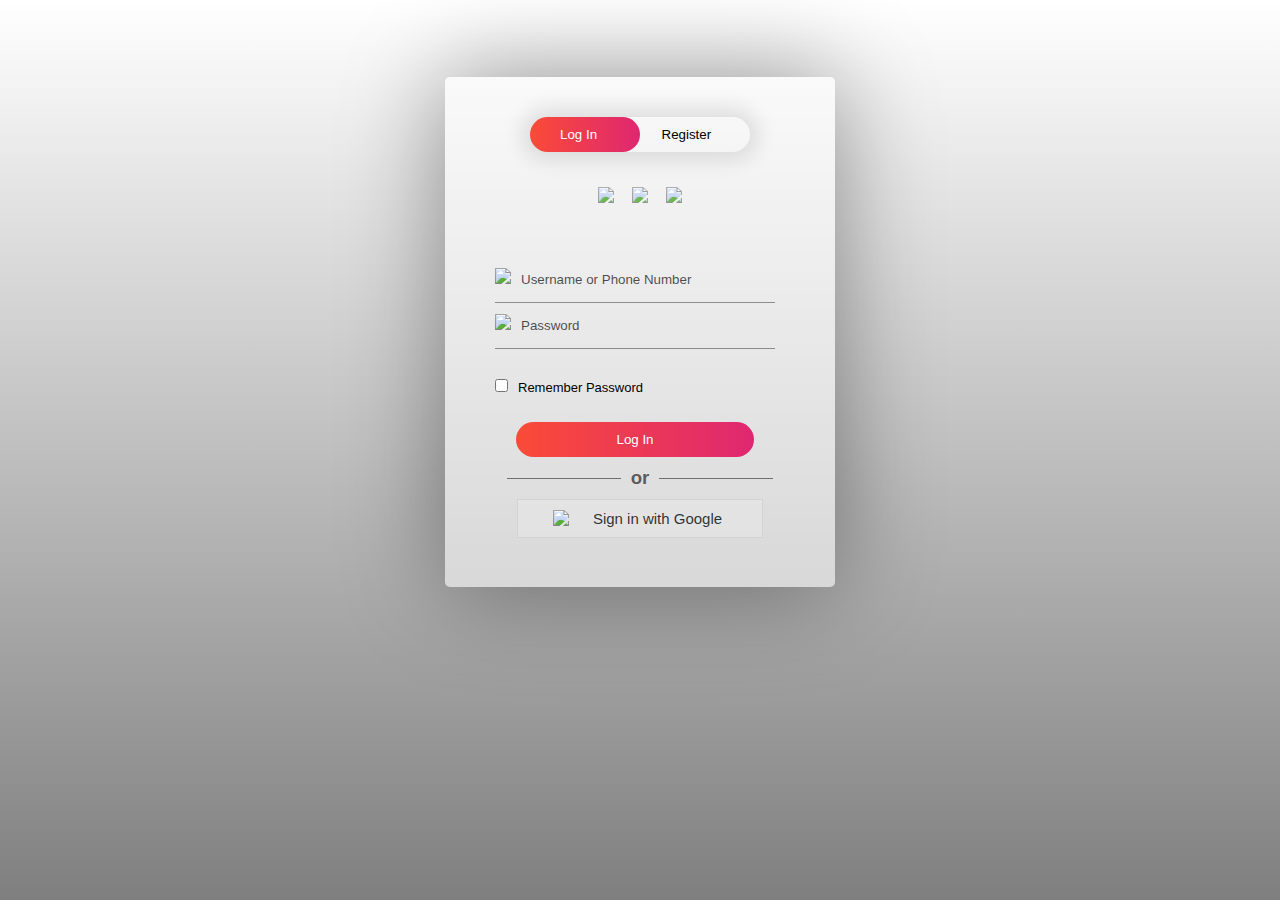
==== login.html @ 8f940a56 "Add initial project.MasterDsa website files" ====
<!DOCTYPE html>
<html>
<head>
	<link rel="shortcut icon" type="png" href="images/icon/favicon.png">
	<title>Login SignUp</title>
	<link rel="stylesheet" type="text/css" href="loginStyle.css">
	<script src="https://ajax.googleapis.com/ajax/libs/jquery/3.4.1/jquery.min.js"></script>

  <!-- It will redirect to the Home Page after submitting the form -->
  <script>
  $(document).ready(function(){
    $("form").submit(function(){
      alert("Great Job !");
    });
  });
  </script>
</head>
<body>
		<div class="form-box">
			<div class="button-box">
				<div id="btn"></div>
				<button type="button" class="toggle-btn" id="log" onclick="login()" style="color: #fff;">Log In</button>
				<button type="button" class="toggle-btn" id="reg" onclick="register()">Register</button>
			</div>
			<div class="social-icons">
				<img src="images/icon/fb2.png">
				<img src="images/icon/insta2.png">
				<img src="images/icon/tt2.png">
			</div>
			
			<!-- Login Form -->
			<form id="login" class="input-group" action="index.html">
				<div class="inp">
					<img src="images/icon/user.png"><input type="text" id="email" class="input-field" placeholder="Username or Phone Number" style="width: 88%; border:none;" required="required">
				</div>
				<div class="inp">
					<img src="images/icon/password.png"><input type="password" id="password" class="input-field" placeholder="Password" style="width: 88%; border: none;" required="required">
				</div>
				<input type="checkbox" class="check-box">Remember Password
				<button type="submit" class="submit-btn">Log In</button>
			</form>


			<div class="other" id="other">
				<div class="instead">
					<h3>or</h3>
				</div>
				<button class="connect" onclick="google()">
					<img src="images/icon/google.png"><span>Sign in with Google</span>
				</button>
			</div>
			
			<!-- Registration Form -->
			<form id="register" class="input-group">
				<input type="text" class="input-field" placeholder="Full Name" required="required">
				<input type="email" class="input-field" placeholder="Email Address" required="required">
				<input type="password" class="input-field" placeholder="Create Password" name="psame" required="required">
				<input type="password" class="input-field" placeholder="Confirm Password" name="psame" required="required">
				<input type="checkbox" class="check-box" id="chkAgree" onclick="goFurther()">I agree to the Terms & Conditions
				<button type="submit" id="btnSubmit" class="submit-btn reg-btn">Register</button>
			</form>
		</div>
		<script type="text/javascript" src="script.js"></script>
</body>
</html>
---- loginStyle.css ----
* {
	margin: 0;
	padding: 0;
	font-family: sans-serif;
}

body {
	background-image: linear-gradient(rgba(0,0,0,0),rgba(0,0,0,0.5)),url("images/extra/backwallpaper.jpg");
	background-size: cover;
	background-attachment: fixed;
	display: flex;
	justify-content: center;
}

.logo {
	display: flex;
	justify-content: center;
}
.logo img {
	width: 100px;
}
.form-box
{
	width: 380px;
	height: 500px;
	position: relative;
	margin: 6% auto;
	background: #fff8;
	padding: 5px;
	border-radius: 5px;
	overflow: hidden;
	box-shadow: 0px 0px 100px rgba(0,0,0,0.4);
}

.button-box
{
	width: 220px;
	margin: 35px auto;
	position: relative;
	box-shadow: 0 0 20px 9px rgba(0,0,0,.1);
	border-radius: 30px;
}

.toggle-btn
{
	padding: 10px 30px;
	cursor: pointer;
	background: transparent;
	position: relative;
	border: 0;
	outline: none;
}

#btn
{
	top: 0;
	left: 0;
	position: absolute;
	width: 110px;
	height: 100%;
	background: linear-gradient(to right, #FA4B37, #DF2771);
	border-radius: 30px;
	transition: 0.5s;
}
.social-icons
{
	margin: 30px auto;
	text-align: center;
}
.social-icons img
{
	width: 30px;
	margin: 0 7px;
	cursor: pointer;
	opacity: 0.85;
}

.input-group
{
	top: 180px;
	position: absolute;
	width: 280px;
	transition: .5s;
	font-size: 13px;
	color: #010101;
}
.inp {
	border-bottom: 1px solid rgba(0,0,0,0.4);
	justify-content: center;
}
.inp img{
	width: 20px;
	padding-right: 10px;
}
.input-field
{
	width: 100%;
	padding: 10px 0;
	margin: 5px 0;
	border-left: 0;
	border-right: 0;
	border-top: 0;
	border-bottom: 1px solid rgba(0,0,0,0.4);
	outline: none;
	background: transparent;
	color: rgba(0,0,0);
}
::placeholder { /* Chrome, Firefox, Opera, Safari 10.1+ */
	color: rgba(0,0,0,0.7);
	/*opacity: 1;  Firefox */
}
#register .input-field {
	color: rgba(0,0,0,0.8);
}
.submit-btn
{
	width: 85%;
	padding: 10px 30px;
	cursor: pointer;
	display: block;
	margin: auto;
	background: linear-gradient(to right, #FA4B37, #DF2771);
	color: #fff;
	border: 0;
	outline: none;
	border-radius: 30px;
}

.reg-btn {
	background: lightgray;
}
.check-box
{
	cursor: pointer;
	margin: 30px 10px 30px 0;
}

.instead {
	margin-top: 10px;
}
.instead h3 {
    overflow: hidden;
    text-align: center;
    color: rgba(0,0,0,0.6);
}
.instead h3:before,
.instead h3:after {
    background-color: rgba(0,0,0,0.5);
    content: "";
    display: inline-block;
    height: 1px;
    position: relative;
    vertical-align: middle;
    width: 50%;
}
.instead h3:before {
    right: 0.5em;
    margin-left: -50%;
}
.instead h3:after {
    left: 0.5em;
    margin-right: -50%;
}
span
{
	color: rgba(0,0,0,0.8);
	font-size: 12px;
}

#login
{
	left: 50px;
}
#register
{
	left: 450px;
}

.other {
	display: grid;
	justify-content: center;
	margin-top: 250px;
}

.connect {
	display: flex;
	margin: 10px;
	padding: 0px 30px;
	align-items: center;
	text-align: center;
	justify-content: center;
	border: 1px solid lightgray;
	cursor: pointer;
	outline: none;
	/*border-radius: 10px;*/
	background: #fff3;
}
.connect:hover {
	background: #fff8;
}
.connect img {
	padding: 5px;
	width: 25px;
}
.connect span {
	padding: 10px;
	font-size: 15px;
}
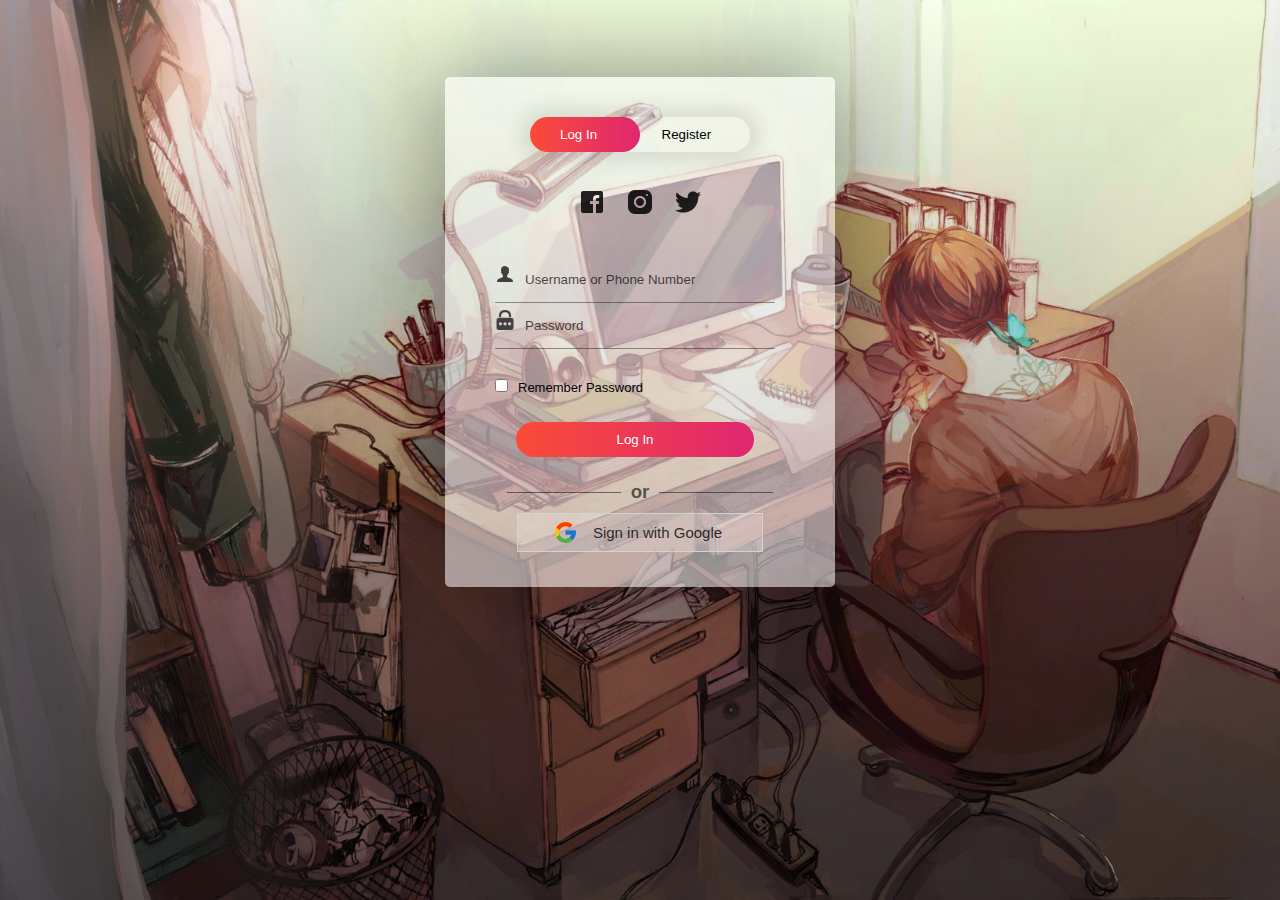
==== commit 4329329e: "Initial commit" ====
--- a/login.html
+++ b/login.html
@@ -1,65 +1,67 @@
-<!DOCTYPE html>
-<html>
-<head>
-	<link rel="shortcut icon" type="png" href="images/icon/favicon.png">
-	<title>Login SignUp</title>
-	<link rel="stylesheet" type="text/css" href="loginStyle.css">
-	<script src="https://ajax.googleapis.com/ajax/libs/jquery/3.4.1/jquery.min.js"></script>
-
-  <!-- It will redirect to the Home Page after submitting the form -->
-  <script>
-  $(document).ready(function(){
-    $("form").submit(function(){
-      alert("Great Job !");
-    });
-  });
-  </script>
-</head>
-<body>
-		<div class="form-box">
-			<div class="button-box">
-				<div id="btn"></div>
-				<button type="button" class="toggle-btn" id="log" onclick="login()" style="color: #fff;">Log In</button>
-				<button type="button" class="toggle-btn" id="reg" onclick="register()">Register</button>
-			</div>
-			<div class="social-icons">
-				<img src="images/icon/fb2.png">
-				<img src="images/icon/insta2.png">
-				<img src="images/icon/tt2.png">
-			</div>
-			
-			<!-- Login Form -->
-			<form id="login" class="input-group" action="index.html">
-				<div class="inp">
-					<img src="images/icon/user.png"><input type="text" id="email" class="input-field" placeholder="Username or Phone Number" style="width: 88%; border:none;" required="required">
-				</div>
-				<div class="inp">
-					<img src="images/icon/password.png"><input type="password" id="password" class="input-field" placeholder="Password" style="width: 88%; border: none;" required="required">
-				</div>
-				<input type="checkbox" class="check-box">Remember Password
-				<button type="submit" class="submit-btn">Log In</button>
-			</form>
-
-
-			<div class="other" id="other">
-				<div class="instead">
-					<h3>or</h3>
-				</div>
-				<button class="connect" onclick="google()">
-					<img src="images/icon/google.png"><span>Sign in with Google</span>
-				</button>
-			</div>
-			
-			<!-- Registration Form -->
-			<form id="register" class="input-group">
-				<input type="text" class="input-field" placeholder="Full Name" required="required">
-				<input type="email" class="input-field" placeholder="Email Address" required="required">
-				<input type="password" class="input-field" placeholder="Create Password" name="psame" required="required">
-				<input type="password" class="input-field" placeholder="Confirm Password" name="psame" required="required">
-				<input type="checkbox" class="check-box" id="chkAgree" onclick="goFurther()">I agree to the Terms & Conditions
-				<button type="submit" id="btnSubmit" class="submit-btn reg-btn">Register</button>
-			</form>
-		</div>
-		<script type="text/javascript" src="script.js"></script>
-</body>
-</html>+<!DOCTYPE html>
+<html>
+<head>
+	<link rel="shortcut icon" type="png" href="images/icon/favicon.png">
+	<title>Login SignUp</title>
+	<link rel="stylesheet" type="text/css" href="loginStyle.css">
+	<script src="https://ajax.googleapis.com/ajax/libs/jquery/3.4.1/jquery.min.js"></script>
+
+
+  <!-- It will redirect to the Home Page after submitting the form -->
+  <script>
+  $(document).ready(function(){
+    $("form").submit(function(){
+      alert("Great Job !");
+    });
+  });
+  </script>
+</head>
+<body>
+		<div class="form-box">
+			<div class="button-box">
+				<div id="btn"></div>
+				<button type="button" class="toggle-btn" id="log" onclick="login()" style="color: #fff;">Log In</button>
+				<button type="button" class="toggle-btn" id="reg" onclick="register()">Register</button>
+			</div>
+			<div class="social-icons">
+				<img src="images/icon/fb2.png">
+				<img src="images/icon/insta2.png">
+				<img src="images/icon/tt2.png">
+			</div>
+
+			<!-- Login Form -->
+			<form id="login" class="input-group" action="index.html">
+				<div class="inp">
+					<img src="images/icon/user.png"><input type="text" id="email" class="input-field" placeholder="Username or Phone Number" style="width: 88%; border:none;" required="required">
+				</div>
+				<div class="inp">
+					<img src="images/icon/password.png"><input type="password" id="password" class="input-field" placeholder="Password" style="width: 88%; border: none;" required="required">
+				</div>
+				<input type="checkbox" class="check-box">Remember Password
+				<button type="submit" class="submit-btn">Log In</button>
+			</form>
+
+
+			<div class="other" id="other">
+				<div class="instead">
+					<h3>or</h3>
+				</div>
+				<button class="connect" onclick="google()">
+					<img src="images/icon/google.png"><span>Sign in with Google</span>
+				</button>
+			</div>
+
+
+			<!-- Registration Form -->
+			<form id="register" class="input-group">
+				<input type="text" class="input-field" placeholder="Full Name" required="required">
+				<input type="email" class="input-field" placeholder="Email Address" required="required">
+				<input type="password" class="input-field" placeholder="Create Password" name="psame" required="required">
+				<input type="password" class="input-field" placeholder="Confirm Password" name="psame" required="required">
+				<input type="checkbox" class="check-box" id="chkAgree" onclick="goFurther()">I agree to the Terms & Conditions
+				<button type="submit" id="btnSubmit" class="submit-btn reg-btn">Register</button>
+			</form>
+		</div>
+		<script type="text/javascript" src="script.js"></script>
+</body>
+</html>
--- a/loginStyle.css
+++ b/loginStyle.css
@@ -1,208 +1,208 @@
-* {
-	margin: 0;
-	padding: 0;
-	font-family: sans-serif;
-}
-
-body {
-	background-image: linear-gradient(rgba(0,0,0,0),rgba(0,0,0,0.5)),url("images/extra/backwallpaper.jpg");
-	background-size: cover;
-	background-attachment: fixed;
-	display: flex;
-	justify-content: center;
-}
-
-.logo {
-	display: flex;
-	justify-content: center;
-}
-.logo img {
-	width: 100px;
-}
-.form-box
-{
-	width: 380px;
-	height: 500px;
-	position: relative;
-	margin: 6% auto;
-	background: #fff8;
-	padding: 5px;
-	border-radius: 5px;
-	overflow: hidden;
-	box-shadow: 0px 0px 100px rgba(0,0,0,0.4);
-}
-
-.button-box
-{
-	width: 220px;
-	margin: 35px auto;
-	position: relative;
-	box-shadow: 0 0 20px 9px rgba(0,0,0,.1);
-	border-radius: 30px;
-}
-
-.toggle-btn
-{
-	padding: 10px 30px;
-	cursor: pointer;
-	background: transparent;
-	position: relative;
-	border: 0;
-	outline: none;
-}
-
-#btn
-{
-	top: 0;
-	left: 0;
-	position: absolute;
-	width: 110px;
-	height: 100%;
-	background: linear-gradient(to right, #FA4B37, #DF2771);
-	border-radius: 30px;
-	transition: 0.5s;
-}
-.social-icons
-{
-	margin: 30px auto;
-	text-align: center;
-}
-.social-icons img
-{
-	width: 30px;
-	margin: 0 7px;
-	cursor: pointer;
-	opacity: 0.85;
-}
-
-.input-group
-{
-	top: 180px;
-	position: absolute;
-	width: 280px;
-	transition: .5s;
-	font-size: 13px;
-	color: #010101;
-}
-.inp {
-	border-bottom: 1px solid rgba(0,0,0,0.4);
-	justify-content: center;
-}
-.inp img{
-	width: 20px;
-	padding-right: 10px;
-}
-.input-field
-{
-	width: 100%;
-	padding: 10px 0;
-	margin: 5px 0;
-	border-left: 0;
-	border-right: 0;
-	border-top: 0;
-	border-bottom: 1px solid rgba(0,0,0,0.4);
-	outline: none;
-	background: transparent;
-	color: rgba(0,0,0);
-}
-::placeholder { /* Chrome, Firefox, Opera, Safari 10.1+ */
-	color: rgba(0,0,0,0.7);
-	/*opacity: 1;  Firefox */
-}
-#register .input-field {
-	color: rgba(0,0,0,0.8);
-}
-.submit-btn
-{
-	width: 85%;
-	padding: 10px 30px;
-	cursor: pointer;
-	display: block;
-	margin: auto;
-	background: linear-gradient(to right, #FA4B37, #DF2771);
-	color: #fff;
-	border: 0;
-	outline: none;
-	border-radius: 30px;
-}
-
-.reg-btn {
-	background: lightgray;
-}
-.check-box
-{
-	cursor: pointer;
-	margin: 30px 10px 30px 0;
-}
-
-.instead {
-	margin-top: 10px;
-}
-.instead h3 {
-    overflow: hidden;
-    text-align: center;
-    color: rgba(0,0,0,0.6);
-}
-.instead h3:before,
-.instead h3:after {
-    background-color: rgba(0,0,0,0.5);
-    content: "";
-    display: inline-block;
-    height: 1px;
-    position: relative;
-    vertical-align: middle;
-    width: 50%;
-}
-.instead h3:before {
-    right: 0.5em;
-    margin-left: -50%;
-}
-.instead h3:after {
-    left: 0.5em;
-    margin-right: -50%;
-}
-span
-{
-	color: rgba(0,0,0,0.8);
-	font-size: 12px;
-}
-
-#login
-{
-	left: 50px;
-}
-#register
-{
-	left: 450px;
-}
-
-.other {
-	display: grid;
-	justify-content: center;
-	margin-top: 250px;
-}
-
-.connect {
-	display: flex;
-	margin: 10px;
-	padding: 0px 30px;
-	align-items: center;
-	text-align: center;
-	justify-content: center;
-	border: 1px solid lightgray;
-	cursor: pointer;
-	outline: none;
-	/*border-radius: 10px;*/
-	background: #fff3;
-}
-.connect:hover {
-	background: #fff8;
-}
-.connect img {
-	padding: 5px;
-	width: 25px;
-}
-.connect span {
-	padding: 10px;
-	font-size: 15px;
-}
+* {
+	margin: 0;
+	padding: 0;
+	font-family: sans-serif;
+}
+
+body {
+	background-image: linear-gradient(rgba(0,0,0,0),rgba(0,0,0,0.5)),url("images/extra/backwallpaper.jpg");
+	background-size: cover;
+	background-attachment: fixed;
+	display: flex;
+	justify-content: center;
+}
+
+.logo {
+	display: flex;
+	justify-content: center;
+}
+.logo img {
+	width: 100px;
+}
+.form-box
+{
+	width: 380px;
+	height: 500px;
+	position: relative;
+	margin: 6% auto;
+	background: #fff8;
+	padding: 5px;
+	border-radius: 5px;
+	overflow: hidden;
+	box-shadow: 0px 0px 100px rgba(0,0,0,0.4);
+}
+
+.button-box
+{
+	width: 220px;
+	margin: 35px auto;
+	position: relative;
+	box-shadow: 0 0 20px 9px rgba(0,0,0,.1);
+	border-radius: 30px;
+}
+
+.toggle-btn
+{
+	padding: 10px 30px;
+	cursor: pointer;
+	background: transparent;
+	position: relative;
+	border: 0;
+	outline: none;
+}
+
+#btn
+{
+	top: 0;
+	left: 0;
+	position: absolute;
+	width: 110px;
+	height: 100%;
+	background: linear-gradient(to right, #FA4B37, #DF2771);
+	border-radius: 30px;
+	transition: 0.5s;
+}
+.social-icons
+{
+	margin: 30px auto;
+	text-align: center;
+}
+.social-icons img
+{
+	width: 30px;
+	margin: 0 7px;
+	cursor: pointer;
+	opacity: 0.85;
+}
+
+.input-group
+{
+	top: 180px;
+	position: absolute;
+	width: 280px;
+	transition: .5s;
+	font-size: 13px;
+	color: #010101;
+}
+.inp {
+	border-bottom: 1px solid rgba(0,0,0,0.4);
+	justify-content: center;
+}
+.inp img{
+	width: 20px;
+	padding-right: 10px;
+}
+.input-field
+{
+	width: 100%;
+	padding: 10px 0;
+	margin: 5px 0;
+	border-left: 0;
+	border-right: 0;
+	border-top: 0;
+	border-bottom: 1px solid rgba(0,0,0,0.4);
+	outline: none;
+	background: transparent;
+	color: rgba(0,0,0);
+}
+::placeholder { /* Chrome, Firefox, Opera, Safari 10.1+ */
+	color: rgba(0,0,0,0.7);
+	/*opacity: 1;  Firefox */
+}
+#register .input-field {
+	color: rgba(0,0,0,0.8);
+}
+.submit-btn
+{
+	width: 85%;
+	padding: 10px 30px;
+	cursor: pointer;
+	display: block;
+	margin: auto;
+	background: linear-gradient(to right, #FA4B37, #DF2771);
+	color: #fff;
+	border: 0;
+	outline: none;
+	border-radius: 30px;
+}
+
+.reg-btn {
+	background: lightgray;
+}
+.check-box
+{
+	cursor: pointer;
+	margin: 30px 10px 30px 0;
+}
+
+.instead {
+	margin-top: 10px;
+}
+.instead h3 {
+    overflow: hidden;
+    text-align: center;
+    color: rgba(0,0,0,0.6);
+}
+.instead h3:before,
+.instead h3:after {
+    background-color: rgba(0,0,0,0.5);
+    content: "";
+    display: inline-block;
+    height: 1px;
+    position: relative;
+    vertical-align: middle;
+    width: 50%;
+}
+.instead h3:before {
+    right: 0.5em;
+    margin-left: -50%;
+}
+.instead h3:after {
+    left: 0.5em;
+    margin-right: -50%;
+}
+span
+{
+	color: rgba(0,0,0,0.8);
+	font-size: 12px;
+}
+
+#login
+{
+	left: 50px;
+}
+#register
+{
+	left: 450px;
+}
+
+.other {
+	display: grid;
+	justify-content: center;
+	margin-top: 250px;
+}
+
+.connect {
+	display: flex;
+	margin: 10px;
+	padding: 0px 30px;
+	align-items: center;
+	text-align: center;
+	justify-content: center;
+	border: 1px solid lightgray;
+	cursor: pointer;
+	outline: none;
+	/*border-radius: 10px;*/
+	background: #fff3;
+}
+.connect:hover {
+	background: #fff8;
+}
+.connect img {
+	padding: 5px;
+	width: 25px;
+}
+.connect span {
+	padding: 10px;
+	font-size: 15px;
+}
